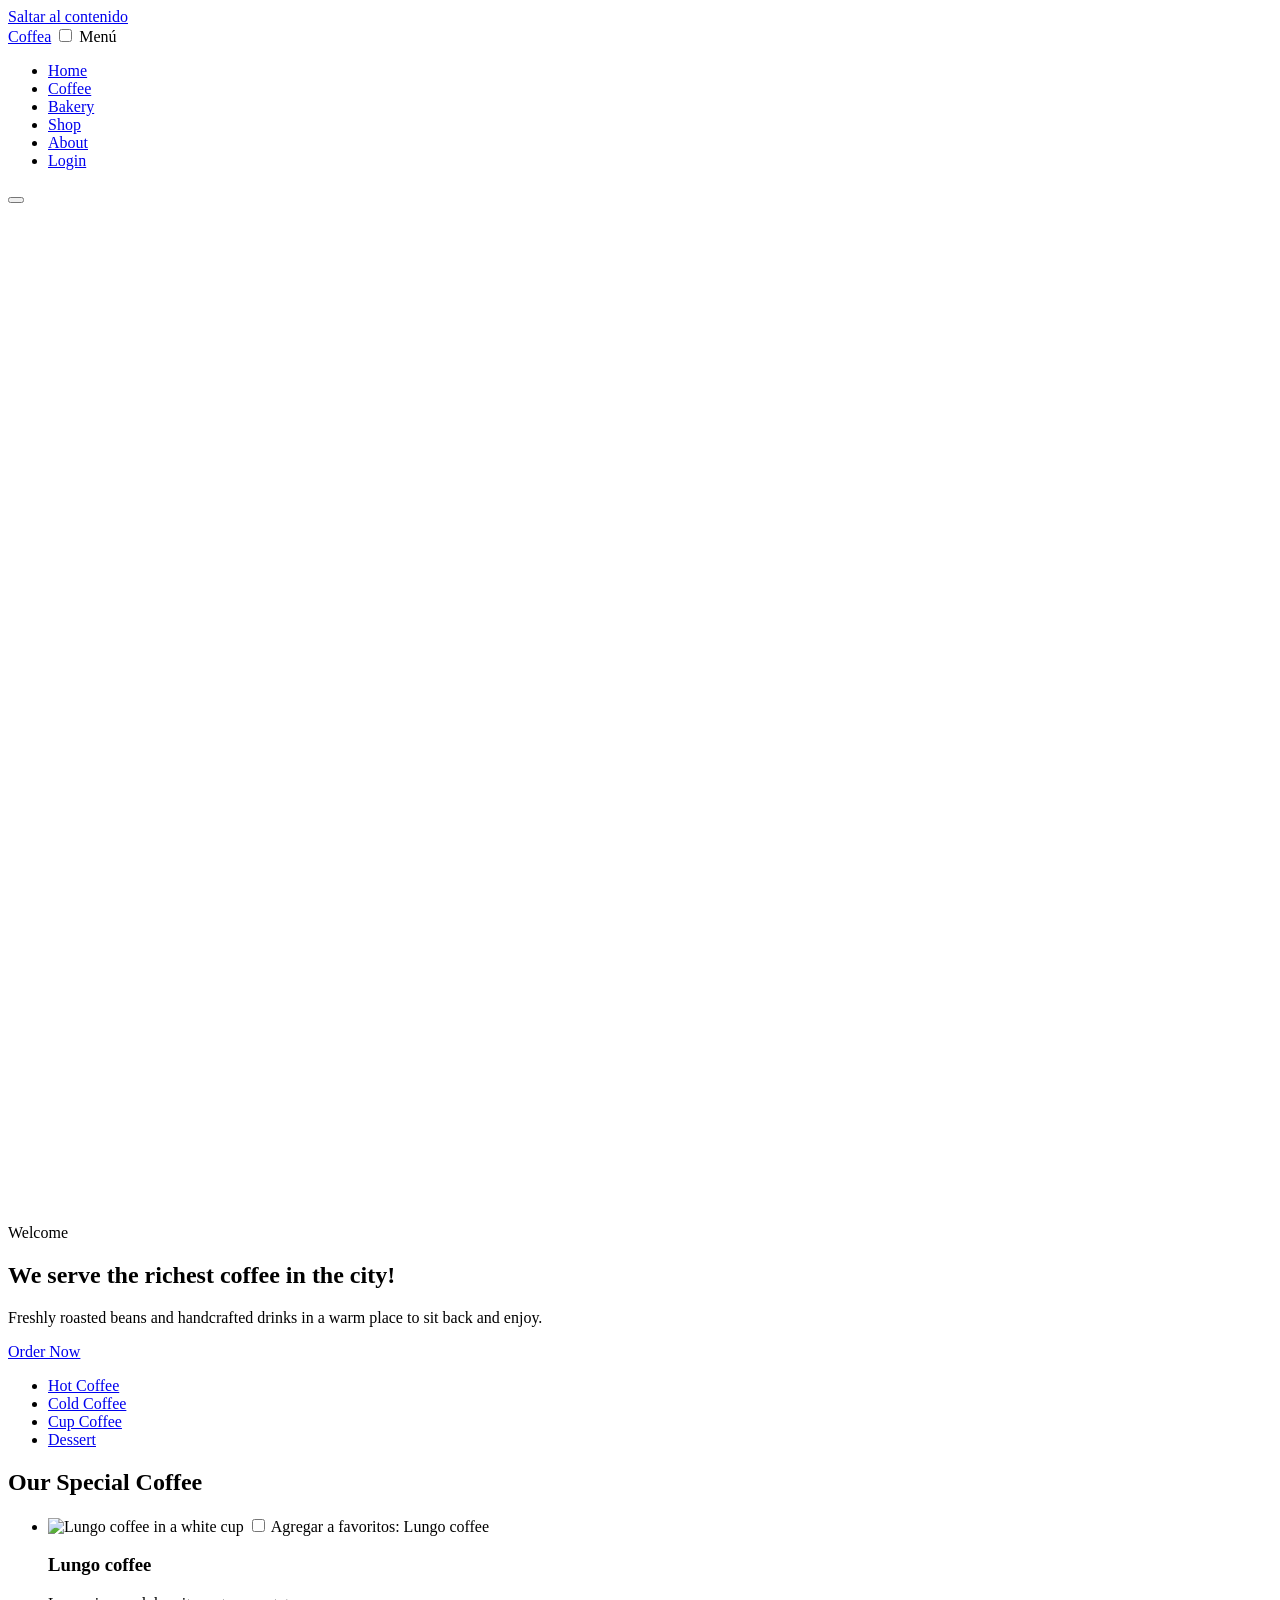
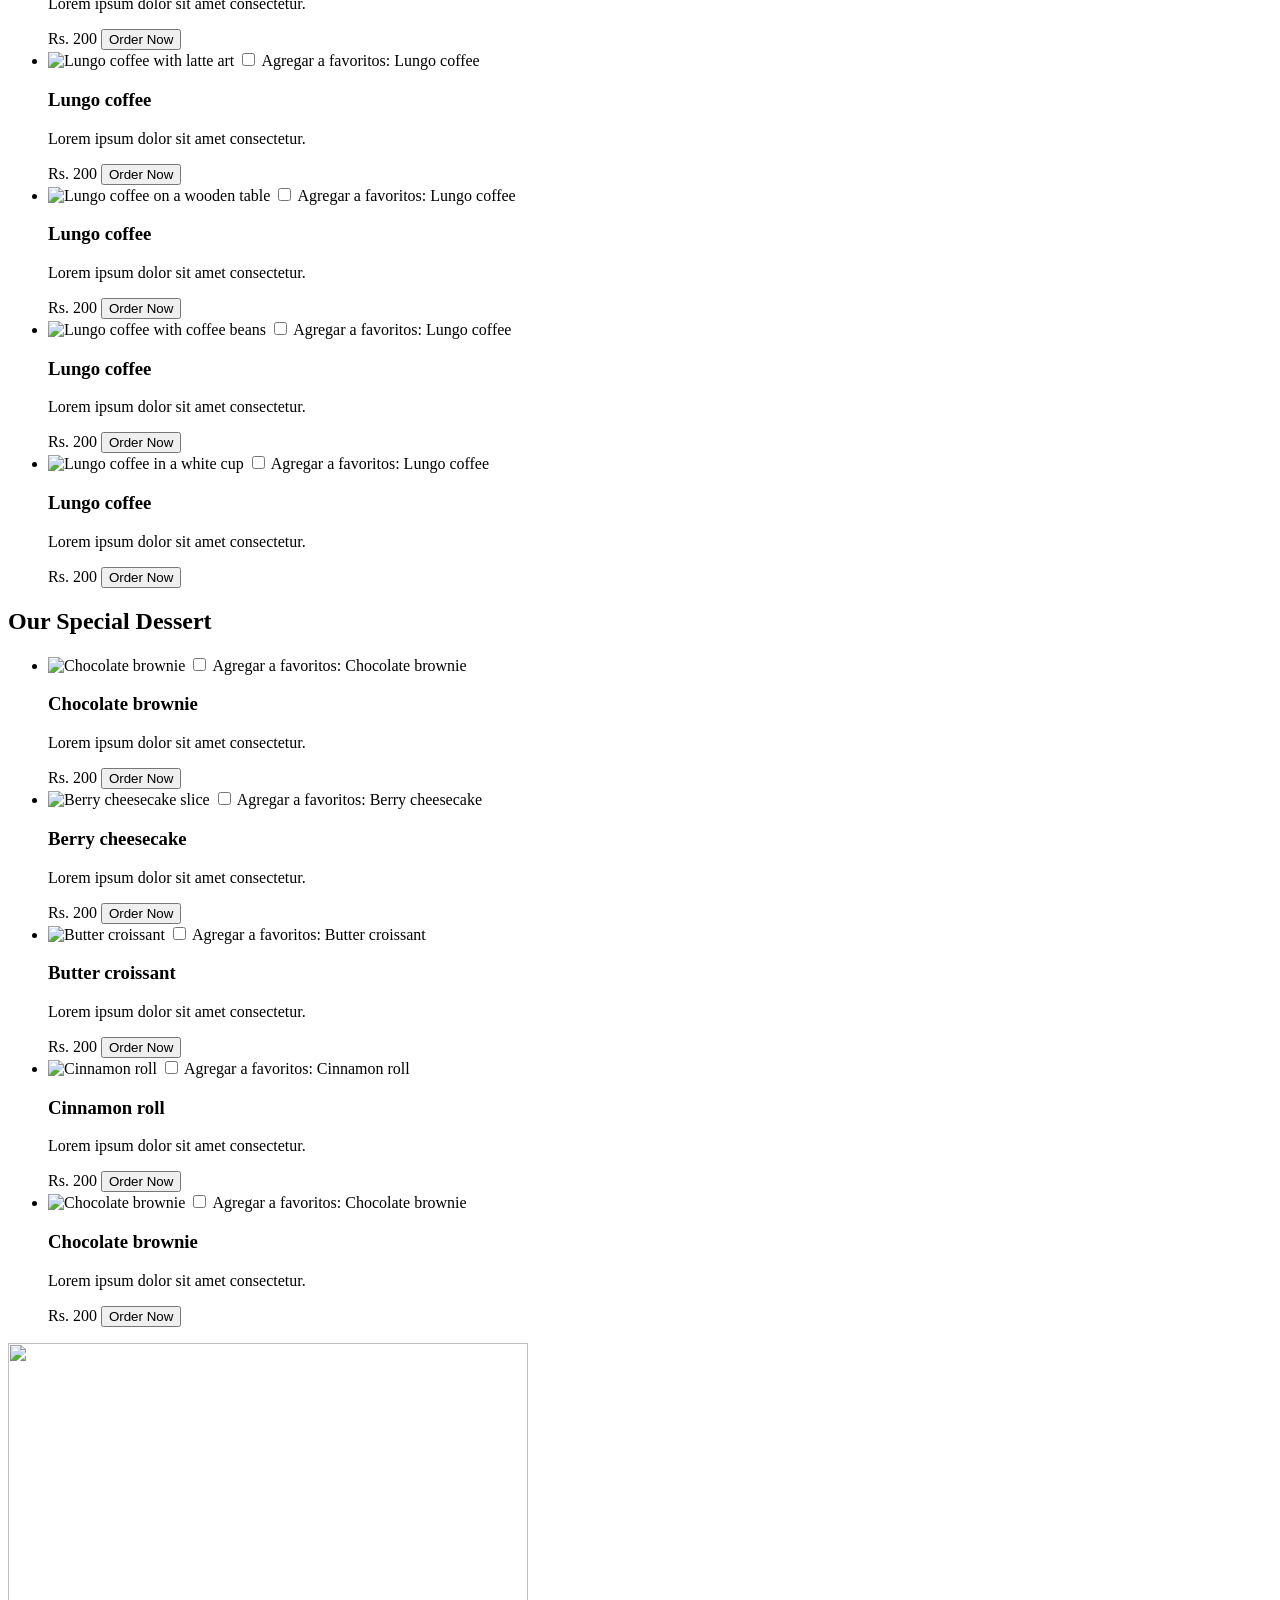
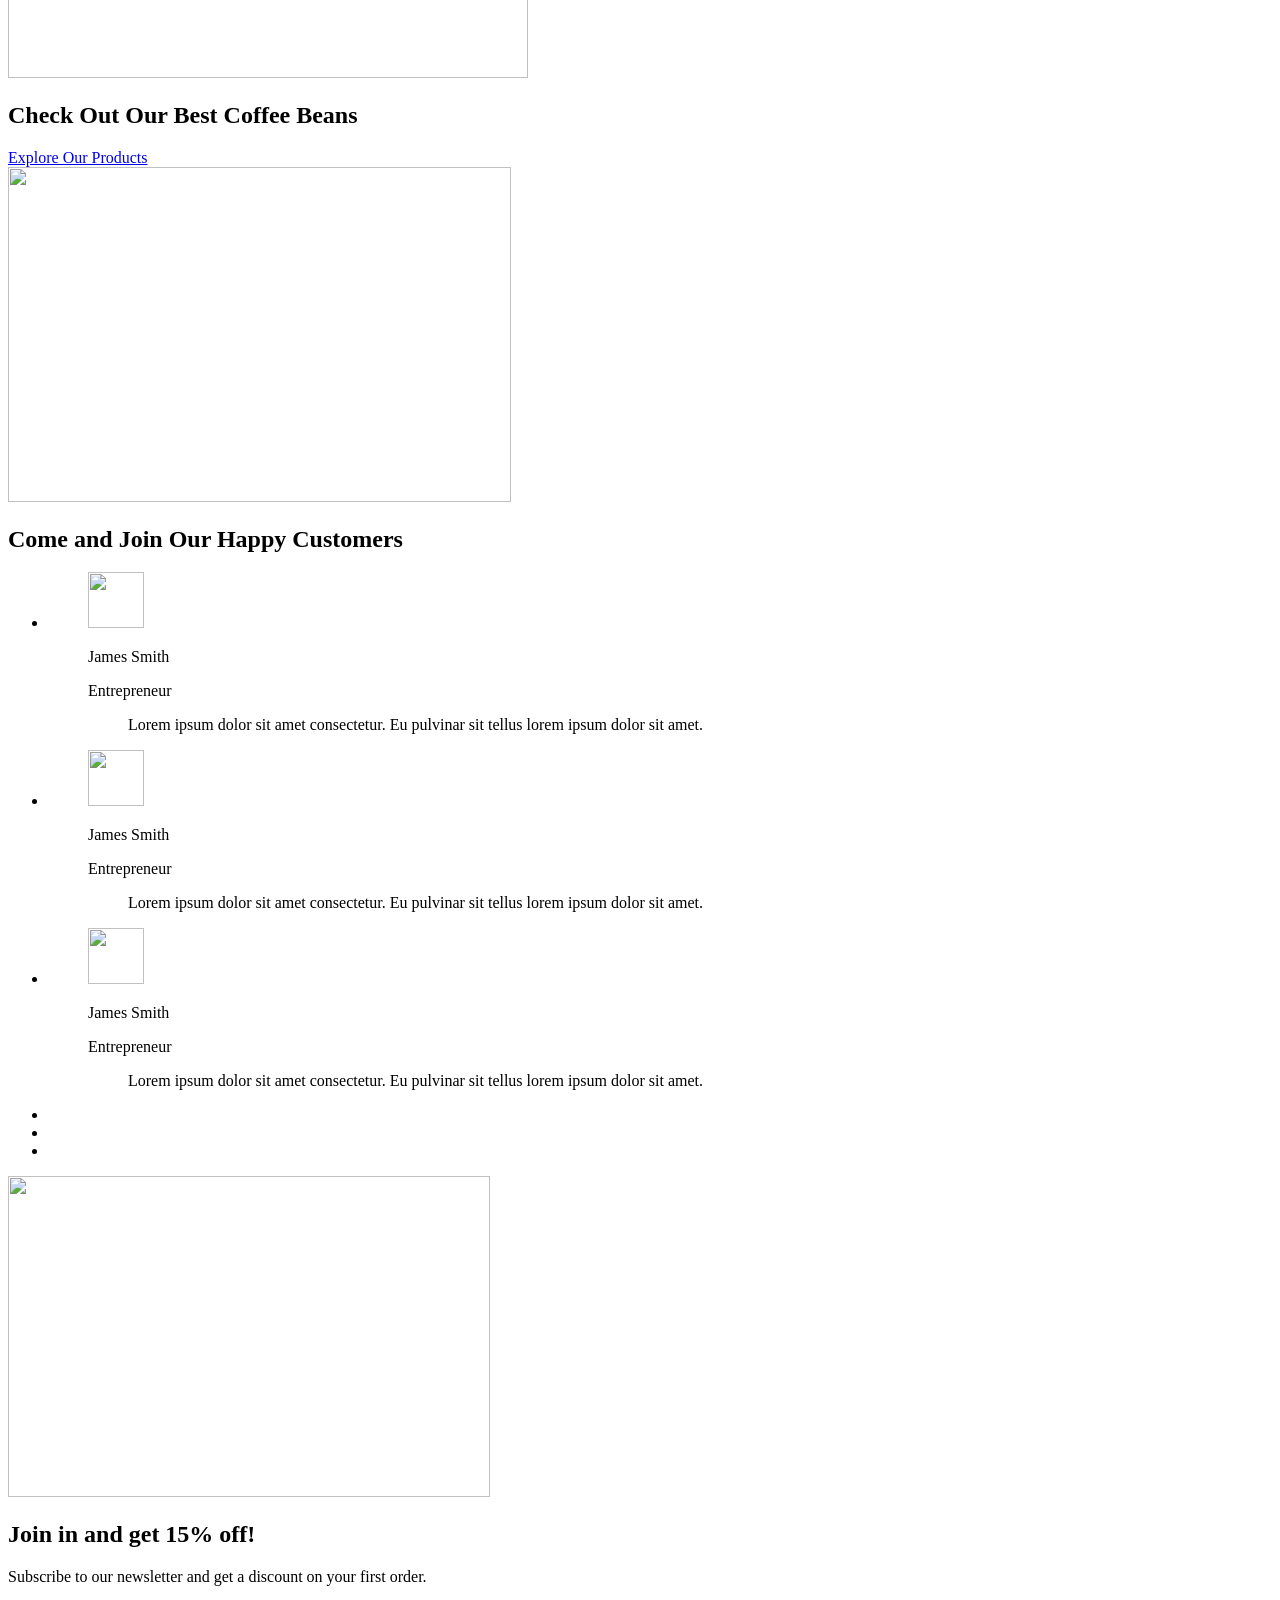
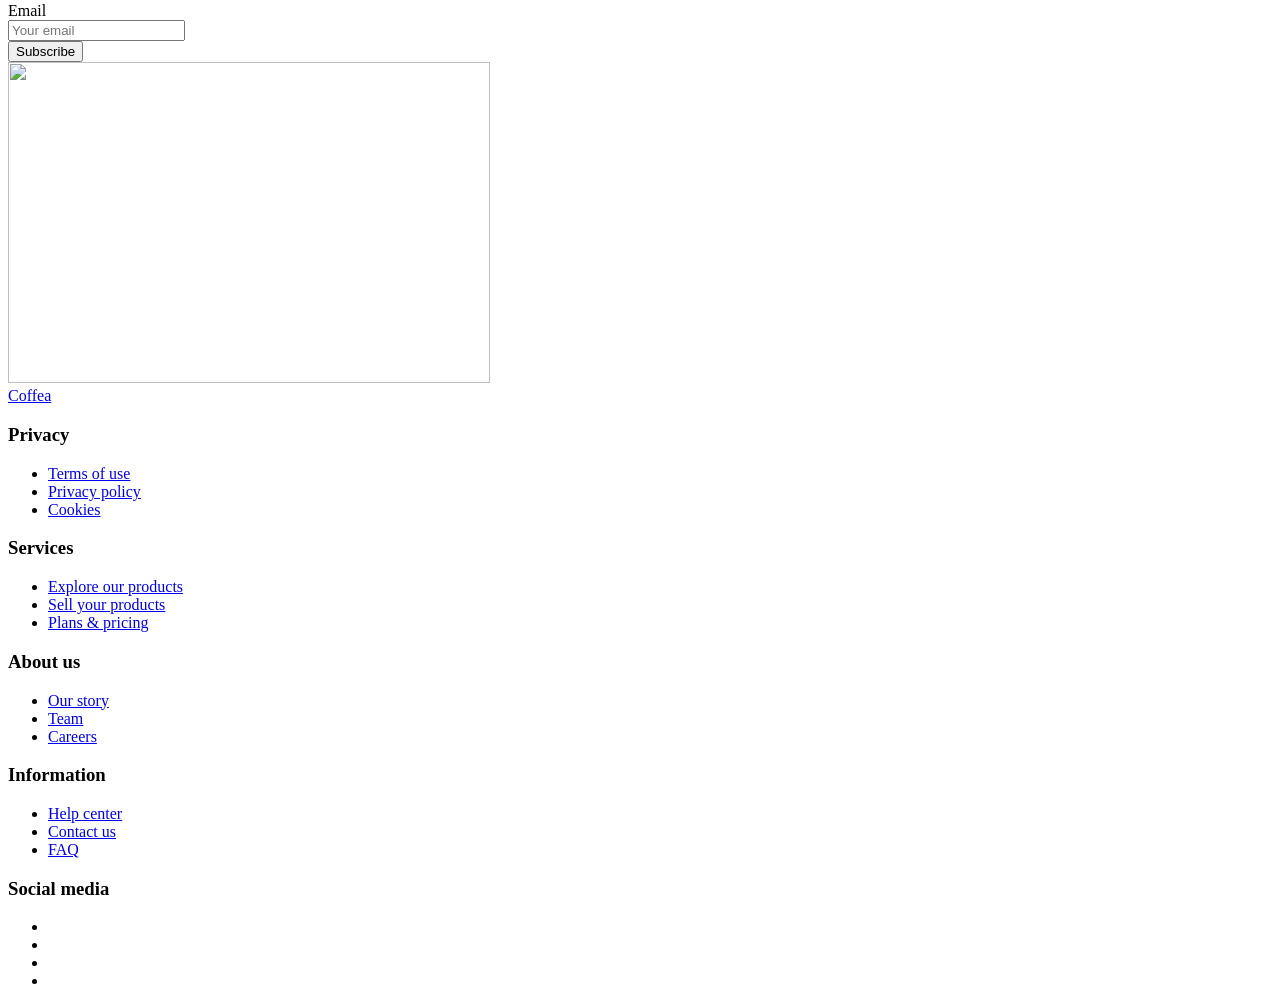
==== index.html @ 9104054a "Tp 4" ====
<!DOCTYPE html>
<html lang="es">
<head>
  <meta charset="utf-8">
  <meta name="viewport" content="width=device-width, initial-scale=1">
  <title>Coffea — The richest coffee in the city</title>
  <meta name="description" content="Coffea is a coffee shop serving freshly roasted coffee and handcrafted desserts.">
  <meta property="og:title" content="Coffea — The richest coffee in the city">
  <meta property="og:description" content="Freshly roasted coffee and handcrafted desserts.">
  <meta property="og:type" content="website">
  <meta property="og:image" content="assets/img/hero.jpg">
  <link rel="icon" href="assets/icons/favicon.svg" type="image/svg+xml">

  <link rel="preconnect" href="https://fonts.googleapis.com">
  <link rel="preconnect" href="https://fonts.gstatic.com" crossorigin>
  <link href="https://fonts.googleapis.com/css2?family=Outfit:wght@400;500;600&family=Playfair+Display:wght@500;600;700&family=Poppins:wght@400;500;600&family=Reggae+One&display=swap" rel="stylesheet">

  <link rel="stylesheet" href="css/main.css">
</head>
<body>
  <a class="skip-link" href="#main">Saltar al contenido</a>

  <!-- 1. HEADER -->
  <header class="header" lang="en">
    <div class="container header__inner">
      <a class="header__logo" href="/">Coffea</a>

      <input class="visually-hidden header__toggle" type="checkbox" id="menu-toggle">
      <label class="header__burger" for="menu-toggle"><span class="visually-hidden">Menú</span></label>

      <nav class="header__nav" aria-label="Principal">
        <ul class="header__list">
          <li><a class="header__link" href="#">Home</a></li>
          <li><a class="header__link" href="#">Coffee</a></li>
          <li><a class="header__link" href="#">Bakery</a></li>
          <li><a class="header__link" href="#">Shop</a></li>
          <li><a class="header__link" href="#">About</a></li>
          <li><a class="header__link header__link--login" href="#">Login</a></li>
        </ul>
      </nav>

      <button class="header__search" type="button" aria-label="Buscar"></button>
    </div>
  </header>

  <main id="main" lang="en">

    <!-- 2. HERO -->
    <section class="hero" aria-labelledby="hero-title">
      <div class="hero__media">
       <picture>
  <source type="image/avif" sizes="100vw"
    srcset="assets/img/hero-768.avif 768w, assets/img/hero-1280.avif 1280w, assets/img/hero-1920.avif 1920w">
  <source type="image/webp" sizes="100vw"
    srcset="assets/img/hero-768.webp 768w, assets/img/hero-1280.webp 1280w, assets/img/hero-1920.webp 1920w">
  <img class="hero__img" src="assets/img/hero-1920.jpg" sizes="100vw"
    srcset="assets/img/hero-768.jpg 768w, assets/img/hero-1280.jpg 1280w, assets/img/hero-1920.jpg 1920w"
    alt="" width="1920" height="1000" fetchpriority="high">
</picture>
      </div>
      <div class="container">
        <div class="hero__content">
          <p class="hero__eyebrow">Welcome</p>
          <h1 class="hero__title" id="hero-title">We serve the richest coffee in the city!</h1>
          <p class="hero__text">Freshly roasted beans and handcrafted drinks in a warm place to sit back and enjoy.</p>
          <a class="btn hero__btn" href="#coffee-title">Order Now</a>
        </div>
      </div>
    </section>

    <!-- 3. CATEGORÍAS -->
    <section class="categories" aria-label="Categorías">
      <div class="container">
        <ul class="categories__list">
          <li><a class="categories__link" href="#coffee-title"><span class="categories__icon" style="--icon:url(assets/icons/cat-hot.svg)" aria-hidden="true"></span>Hot Coffee</a></li>
          <li><a class="categories__link" href="#coffee-title"><span class="categories__icon" style="--icon:url(assets/icons/cat-cold.svg)" aria-hidden="true"></span>Cold Coffee</a></li>
          <li><a class="categories__link" href="#coffee-title"><span class="categories__icon" style="--icon:url(assets/icons/cat-cup.svg)" aria-hidden="true"></span>Cup Coffee</a></li>
          <li><a class="categories__link" href="#dessert-title"><span class="categories__icon" style="--icon:url(assets/icons/cat-dessert.svg)" aria-hidden="true"></span>Dessert</a></li>
        </ul>
      </div>
    </section>

    <!-- 4. OUR SPECIAL COFFEE -->
    <section class="products" aria-labelledby="coffee-title">
      <h2 class="section-title products__title" id="coffee-title">Our Special Coffee</h2>
      <div class="carousel">
        <a class="carousel__arrow carousel__arrow--prev" href="#coffee-1" aria-label="Ver cafés anteriores"></a>
        <ul class="carousel__track">
          <li class="carousel__item" id="coffee-1">
            <article class="product-card">
              <div class="product-card__media">
                <img class="product-card__img" src="assets/img/coffee-1.jpg" alt="Lungo coffee in a white cup" width="334" height="364" loading="lazy" decoding="async">
                <input class="visually-hidden product-card__fav-input" type="checkbox" id="fav-c1">
                <label class="product-card__fav" for="fav-c1"><span class="visually-hidden">Agregar a favoritos: Lungo coffee</span></label>
              </div>
              <h3 class="product-card__title">Lungo coffee</h3>
              <p class="product-card__desc">Lorem ipsum dolor sit amet consectetur.</p>
              <div class="product-card__footer">
                <data class="product-card__price" value="200">Rs. 200</data>
                <button class="btn product-card__btn" type="button">Order Now</button>
              </div>
            </article>
          </li>
          <li class="carousel__item" id="coffee-2">
            <article class="product-card">
              <div class="product-card__media">
                <img class="product-card__img" src="assets/img/coffee-2.jpg" alt="Lungo coffee with latte art" width="334" height="364" loading="lazy" decoding="async">
                <input class="visually-hidden product-card__fav-input" type="checkbox" id="fav-c2">
                <label class="product-card__fav" for="fav-c2"><span class="visually-hidden">Agregar a favoritos: Lungo coffee</span></label>
              </div>
              <h3 class="product-card__title">Lungo coffee</h3>
              <p class="product-card__desc">Lorem ipsum dolor sit amet consectetur.</p>
              <div class="product-card__footer">
                <data class="product-card__price" value="200">Rs. 200</data>
                <button class="btn product-card__btn" type="button">Order Now</button>
              </div>
            </article>
          </li>
          <li class="carousel__item" id="coffee-3">
            <article class="product-card">
              <div class="product-card__media">
                <img class="product-card__img" src="assets/img/coffee-3.jpg" alt="Lungo coffee on a wooden table" width="334" height="364" loading="lazy" decoding="async">
                <input class="visually-hidden product-card__fav-input" type="checkbox" id="fav-c3">
                <label class="product-card__fav" for="fav-c3"><span class="visually-hidden">Agregar a favoritos: Lungo coffee</span></label>
              </div>
              <h3 class="product-card__title">Lungo coffee</h3>
              <p class="product-card__desc">Lorem ipsum dolor sit amet consectetur.</p>
              <div class="product-card__footer">
                <data class="product-card__price" value="200">Rs. 200</data>
                <button class="btn product-card__btn" type="button">Order Now</button>
              </div>
            </article>
          </li>
          <li class="carousel__item" id="coffee-4">
            <article class="product-card">
              <div class="product-card__media">
                <img class="product-card__img" src="assets/img/coffee-4.jpg" alt="Lungo coffee with coffee beans" width="334" height="364" loading="lazy" decoding="async">
                <input class="visually-hidden product-card__fav-input" type="checkbox" id="fav-c4">
                <label class="product-card__fav" for="fav-c4"><span class="visually-hidden">Agregar a favoritos: Lungo coffee</span></label>
              </div>
              <h3 class="product-card__title">Lungo coffee</h3>
              <p class="product-card__desc">Lorem ipsum dolor sit amet consectetur.</p>
              <div class="product-card__footer">
                <data class="product-card__price" value="200">Rs. 200</data>
                <button class="btn product-card__btn" type="button">Order Now</button>
              </div>
            </article>
          </li>
          <li class="carousel__item" id="coffee-5">
            <article class="product-card">
              <div class="product-card__media">
                <img class="product-card__img" src="assets/img/coffee-1.jpg" alt="Lungo coffee in a white cup" width="334" height="364" loading="lazy" decoding="async">
                <input class="visually-hidden product-card__fav-input" type="checkbox" id="fav-c5">
                <label class="product-card__fav" for="fav-c5"><span class="visually-hidden">Agregar a favoritos: Lungo coffee</span></label>
              </div>
              <h3 class="product-card__title">Lungo coffee</h3>
              <p class="product-card__desc">Lorem ipsum dolor sit amet consectetur.</p>
              <div class="product-card__footer">
                <data class="product-card__price" value="200">Rs. 200</data>
                <button class="btn product-card__btn" type="button">Order Now</button>
              </div>
            </article>
          </li>
        </ul>
        <a class="carousel__arrow carousel__arrow--next" href="#coffee-5" aria-label="Ver más cafés"></a>
      </div>
    </section>

    <!-- 5. OUR SPECIAL DESSERT -->
    <section class="products" aria-labelledby="dessert-title">
      <h2 class="section-title products__title" id="dessert-title">Our Special Dessert</h2>
      <div class="carousel">
        <a class="carousel__arrow carousel__arrow--prev" href="#dessert-1" aria-label="Ver postres anteriores"></a>
        <ul class="carousel__track">
          <li class="carousel__item" id="dessert-1">
            <article class="product-card">
              <div class="product-card__media">
                <img class="product-card__img" src="assets/img/dessert-1.jpg" alt="Chocolate brownie" width="334" height="364" loading="lazy" decoding="async">
                <input class="visually-hidden product-card__fav-input" type="checkbox" id="fav-d1">
                <label class="product-card__fav" for="fav-d1"><span class="visually-hidden">Agregar a favoritos: Chocolate brownie</span></label>
              </div>
              <h3 class="product-card__title">Chocolate brownie</h3>
              <p class="product-card__desc">Lorem ipsum dolor sit amet consectetur.</p>
              <div class="product-card__footer">
                <data class="product-card__price" value="200">Rs. 200</data>
                <button class="btn product-card__btn" type="button">Order Now</button>
              </div>
            </article>
          </li>
          <li class="carousel__item" id="dessert-2">
            <article class="product-card">
              <div class="product-card__media">
                <img class="product-card__img" src="assets/img/dessert-2.jpg" alt="Berry cheesecake slice" width="334" height="364" loading="lazy" decoding="async">
                <input class="visually-hidden product-card__fav-input" type="checkbox" id="fav-d2">
                <label class="product-card__fav" for="fav-d2"><span class="visually-hidden">Agregar a favoritos: Berry cheesecake</span></label>
              </div>
              <h3 class="product-card__title">Berry cheesecake</h3>
              <p class="product-card__desc">Lorem ipsum dolor sit amet consectetur.</p>
              <div class="product-card__footer">
                <data class="product-card__price" value="200">Rs. 200</data>
                <button class="btn product-card__btn" type="button">Order Now</button>
              </div>
            </article>
          </li>
          <li class="carousel__item" id="dessert-3">
            <article class="product-card">
              <div class="product-card__media">
                <img class="product-card__img" src="assets/img/dessert-3.jpg" alt="Butter croissant" width="334" height="364" loading="lazy" decoding="async">
                <input class="visually-hidden product-card__fav-input" type="checkbox" id="fav-d3">
                <label class="product-card__fav" for="fav-d3"><span class="visually-hidden">Agregar a favoritos: Butter croissant</span></label>
              </div>
              <h3 class="product-card__title">Butter croissant</h3>
              <p class="product-card__desc">Lorem ipsum dolor sit amet consectetur.</p>
              <div class="product-card__footer">
                <data class="product-card__price" value="200">Rs. 200</data>
                <button class="btn product-card__btn" type="button">Order Now</button>
              </div>
            </article>
          </li>
          <li class="carousel__item" id="dessert-4">
            <article class="product-card">
              <div class="product-card__media">
                <img class="product-card__img" src="assets/img/dessert-4.jpg" alt="Cinnamon roll" width="334" height="364" loading="lazy" decoding="async">
                <input class="visually-hidden product-card__fav-input" type="checkbox" id="fav-d4">
                <label class="product-card__fav" for="fav-d4"><span class="visually-hidden">Agregar a favoritos: Cinnamon roll</span></label>
              </div>
              <h3 class="product-card__title">Cinnamon roll</h3>
              <p class="product-card__desc">Lorem ipsum dolor sit amet consectetur.</p>
              <div class="product-card__footer">
                <data class="product-card__price" value="200">Rs. 200</data>
                <button class="btn product-card__btn" type="button">Order Now</button>
              </div>
            </article>
          </li>
          <li class="carousel__item" id="dessert-5">
            <article class="product-card">
              <div class="product-card__media">
                <img class="product-card__img" src="assets/img/dessert-1.jpg" alt="Chocolate brownie" width="334" height="364" loading="lazy" decoding="async">
                <input class="visually-hidden product-card__fav-input" type="checkbox" id="fav-d5">
                <label class="product-card__fav" for="fav-d5"><span class="visually-hidden">Agregar a favoritos: Chocolate brownie</span></label>
              </div>
              <h3 class="product-card__title">Chocolate brownie</h3>
              <p class="product-card__desc">Lorem ipsum dolor sit amet consectetur.</p>
              <div class="product-card__footer">
                <data class="product-card__price" value="200">Rs. 200</data>
                <button class="btn product-card__btn" type="button">Order Now</button>
              </div>
            </article>
          </li>
        </ul>
        <a class="carousel__arrow carousel__arrow--next" href="#dessert-5" aria-label="Ver más postres"></a>
      </div>
    </section>

    <!-- 6. CTA GRANOS DE CAFÉ -->
    <section class="promo" aria-labelledby="promo-title">
      <img class="promo__img promo__img--hand" src="assets/img/promo-hand.jpg" alt="" width="520" height="335" loading="lazy" decoding="async">
      <div class="promo__content">
        <h2 class="promo__title" id="promo-title">Check Out Our Best Coffee Beans</h2>
        <a class="btn promo__btn" href="#">Explore Our Products <span class="promo__chevrons" aria-hidden="true"></span></a>
      </div>
      <img class="promo__img promo__img--beans" src="assets/img/promo-beans.jpg" alt="" width="503" height="335" loading="lazy" decoding="async">
    </section>

    <!-- 7. TESTIMONIOS -->
    <section class="testimonials" aria-labelledby="testimonials-title">
      <h2 class="section-title testimonials__title" id="testimonials-title">
        <span class="testimonials__accent">Come and Join</span>
        <span>Our Happy Customers</span>
      </h2>
      <ul class="testimonials__list">
        <li class="testimonials__item" id="t-1">
          <figure class="testimonial-card">
            <figcaption class="testimonial-card__author">
              <img class="testimonial-card__avatar" src="assets/img/avatar-1.jpg" alt="" width="56" height="56" loading="lazy" decoding="async">
              <div>
                <p class="testimonial-card__name">James Smith</p>
                <p class="testimonial-card__role">Entrepreneur</p>
              </div>
              <span class="testimonial-card__rating" role="img" aria-label="5 de 5 estrellas"></span>
            </figcaption>
            <blockquote class="testimonial-card__text">Lorem ipsum dolor sit amet consectetur. Eu pulvinar sit tellus lorem ipsum dolor sit amet.</blockquote>
          </figure>
        </li>
        <li class="testimonials__item" id="t-2">
          <figure class="testimonial-card testimonial-card--featured">
            <figcaption class="testimonial-card__author">
              <img class="testimonial-card__avatar" src="assets/img/avatar-2.jpg" alt="" width="56" height="56" loading="lazy" decoding="async">
              <div>
                <p class="testimonial-card__name">James Smith</p>
                <p class="testimonial-card__role">Entrepreneur</p>
              </div>
              <span class="testimonial-card__rating" role="img" aria-label="5 de 5 estrellas"></span>
            </figcaption>
            <blockquote class="testimonial-card__text">Lorem ipsum dolor sit amet consectetur. Eu pulvinar sit tellus lorem ipsum dolor sit amet.</blockquote>
          </figure>
        </li>
        <li class="testimonials__item" id="t-3">
          <figure class="testimonial-card">
            <figcaption class="testimonial-card__author">
              <img class="testimonial-card__avatar" src="assets/img/avatar-3.jpg" alt="" width="56" height="56" loading="lazy" decoding="async">
              <div>
                <p class="testimonial-card__name">James Smith</p>
                <p class="testimonial-card__role">Entrepreneur</p>
              </div>
              <span class="testimonial-card__rating" role="img" aria-label="5 de 5 estrellas"></span>
            </figcaption>
            <blockquote class="testimonial-card__text">Lorem ipsum dolor sit amet consectetur. Eu pulvinar sit tellus lorem ipsum dolor sit amet.</blockquote>
          </figure>
        </li>
      </ul>
      <ul class="testimonials__pager">
        <li><a class="testimonials__dot" href="#t-1" aria-label="Ver testimonio 1"></a></li>
        <li><a class="testimonials__dot" href="#t-2" aria-label="Ver testimonio 2"></a></li>
        <li><a class="testimonials__dot" href="#t-3" aria-label="Ver testimonio 3"></a></li>
      </ul>
    </section>

    <!-- 8. NEWSLETTER -->
    <section class="newsletter" aria-labelledby="newsletter-title">
      <img class="newsletter__beans newsletter__beans--left" src="assets/img/newsletter-beans.jpg" alt="" width="482" height="321" loading="lazy" decoding="async">
      <div class="container newsletter__inner">
        <h2 class="newsletter__title" id="newsletter-title">Join in and get 15% off!</h2>
        <p class="newsletter__text">Subscribe to our newsletter and get a discount on your first order.</p>
        <form class="newsletter__form" action="#" method="get">
          <label class="visually-hidden" for="newsletter-email">Email</label>
          <div class="newsletter__field">
            <span class="newsletter__icon" aria-hidden="true"></span>
            <input class="newsletter__input" type="email" id="newsletter-email" name="email" placeholder="Your email" required autocomplete="email">
          </div>
          <button class="btn newsletter__btn" type="submit">Subscribe</button>
        </form>
      </div>
      <img class="newsletter__beans newsletter__beans--right" src="assets/img/newsletter-beans.jpg" alt="" width="482" height="321" loading="lazy" decoding="async">
    </section>

  </main>

  <!-- 9. FOOTER -->
  <footer class="footer" lang="en">
    <div class="container footer__inner">
      <a class="footer__logo" href="/">Coffea</a>

      <nav class="footer__col" aria-labelledby="f-privacy">
        <h3 class="footer__heading" id="f-privacy">Privacy</h3>
        <ul class="footer__list">
          <li><a class="footer__link" href="#">Terms of use</a></li>
          <li><a class="footer__link" href="#">Privacy policy</a></li>
          <li><a class="footer__link" href="#">Cookies</a></li>
        </ul>
      </nav>
      <nav class="footer__col" aria-labelledby="f-services">
        <h3 class="footer__heading" id="f-services">Services</h3>
        <ul class="footer__list">
          <li><a class="footer__link" href="#">Explore our products</a></li>
          <li><a class="footer__link" href="#">Sell your products</a></li>
          <li><a class="footer__link" href="#">Plans &amp; pricing</a></li>
        </ul>
      </nav>
      <nav class="footer__col" aria-labelledby="f-about">
        <h3 class="footer__heading" id="f-about">About us</h3>
        <ul class="footer__list">
          <li><a class="footer__link" href="#">Our story</a></li>
          <li><a class="footer__link" href="#">Team</a></li>
          <li><a class="footer__link" href="#">Careers</a></li>
        </ul>
      </nav>
      <nav class="footer__col" aria-labelledby="f-info">
        <h3 class="footer__heading" id="f-info">Information</h3>
        <ul class="footer__list">
          <li><a class="footer__link" href="#">Help center</a></li>
          <li><a class="footer__link" href="#">Contact us</a></li>
          <li><a class="footer__link" href="#">FAQ</a></li>
        </ul>
      </nav>
      <nav class="footer__col footer__col--social" aria-labelledby="f-social">
        <h3 class="footer__heading" id="f-social">Social media</h3>
        <ul class="footer__social">
          <li><a class="footer__social-link" href="#" aria-label="X (Twitter)" style="--icon:url(assets/icons/social-x.svg)"></a></li>
          <li><a class="footer__social-link" href="#" aria-label="Instagram" style="--icon:url(assets/icons/social-instagram.svg)"></a></li>
          <li><a class="footer__social-link" href="#" aria-label="Facebook" style="--icon:url(assets/icons/social-facebook.svg)"></a></li>
          <li><a class="footer__social-link" href="#" aria-label="LinkedIn" style="--icon:url(assets/icons/social-linkedin.svg)"></a></li>
        </ul>
      </nav>
    </div>
  </footer>
</body>
</html>
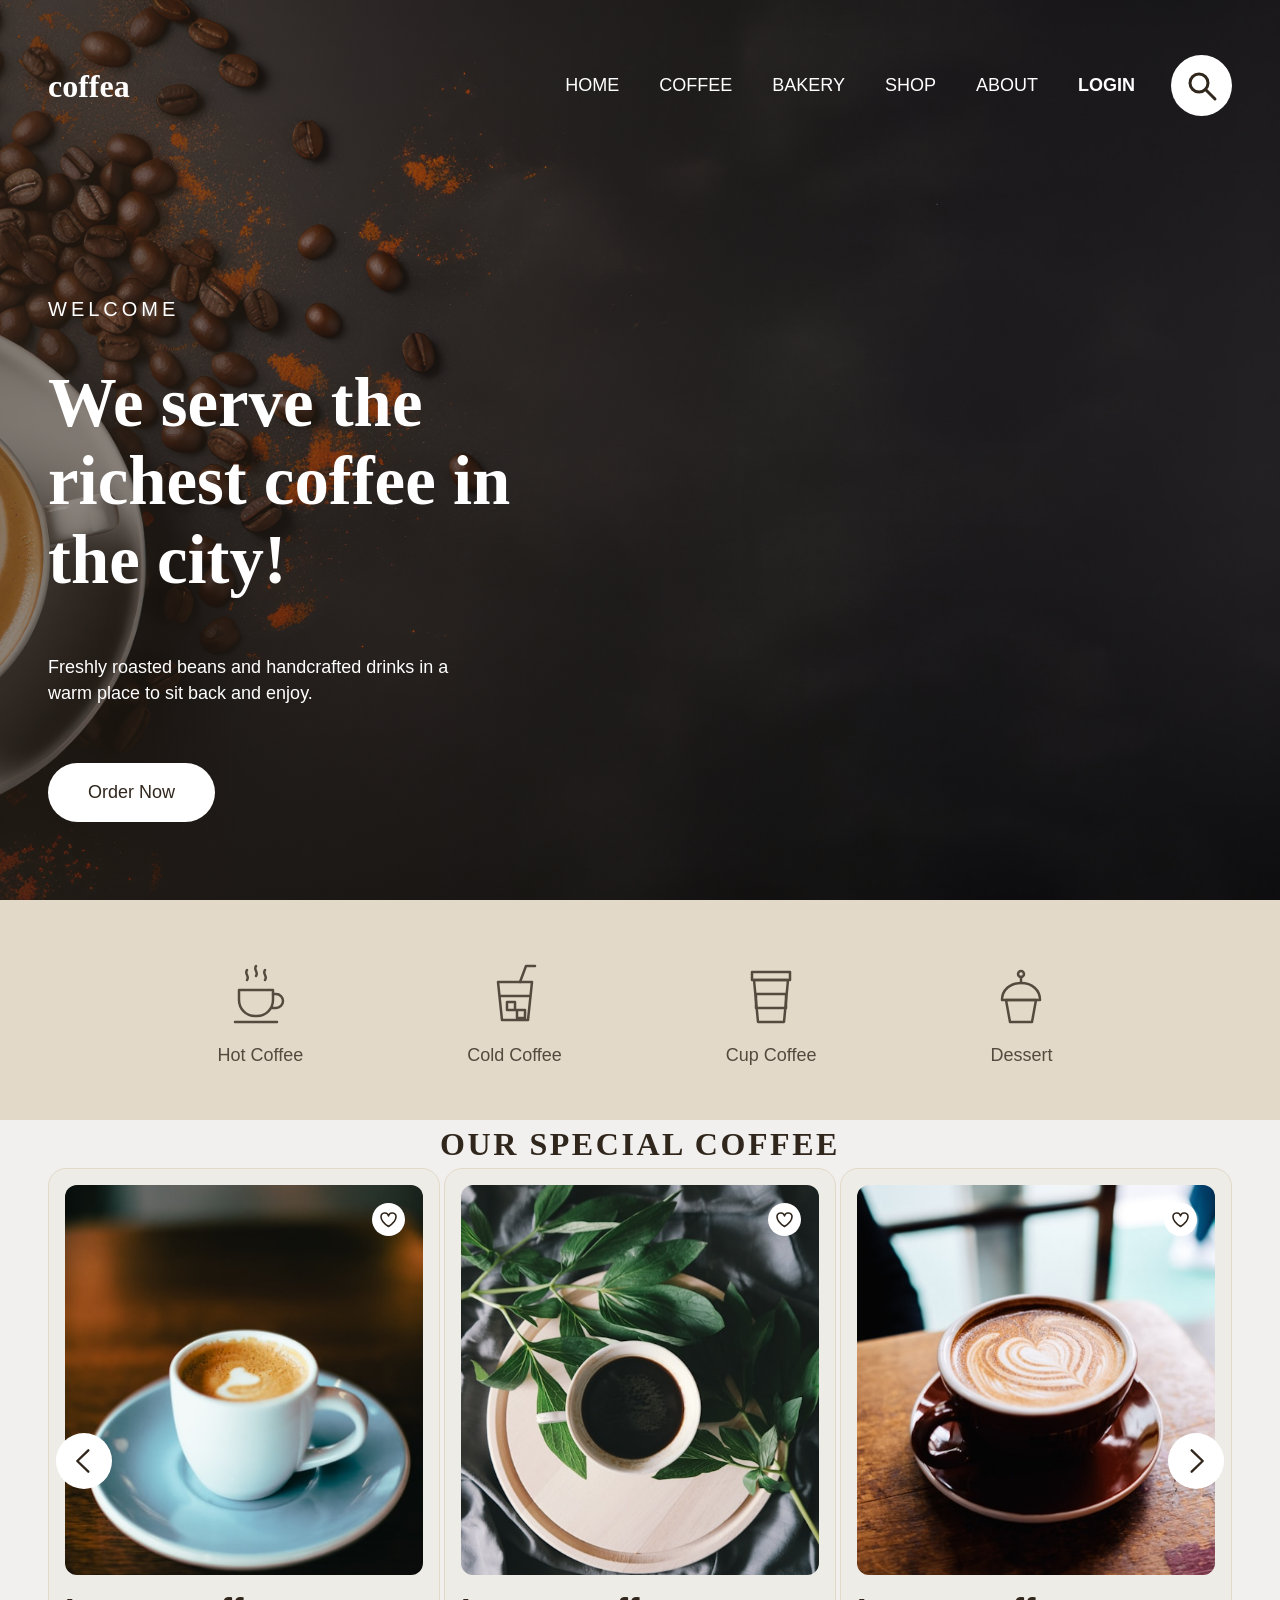
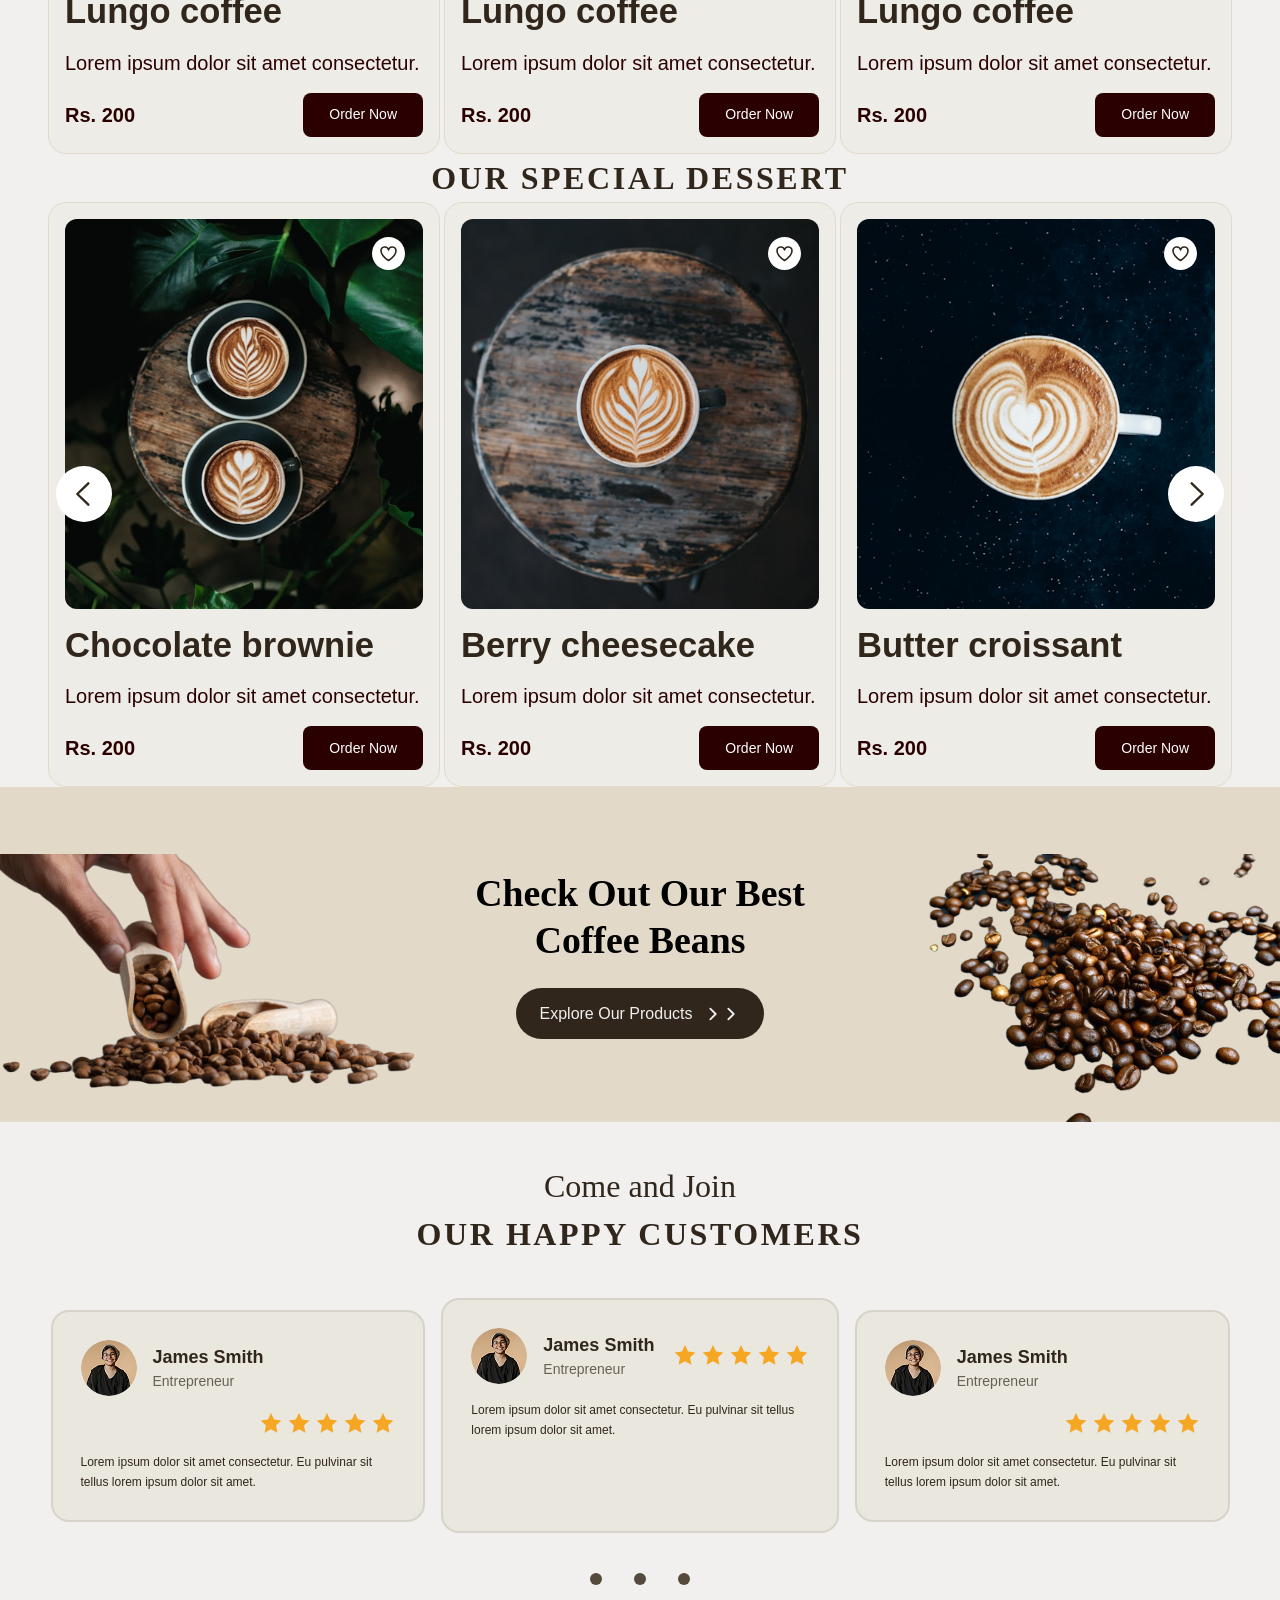
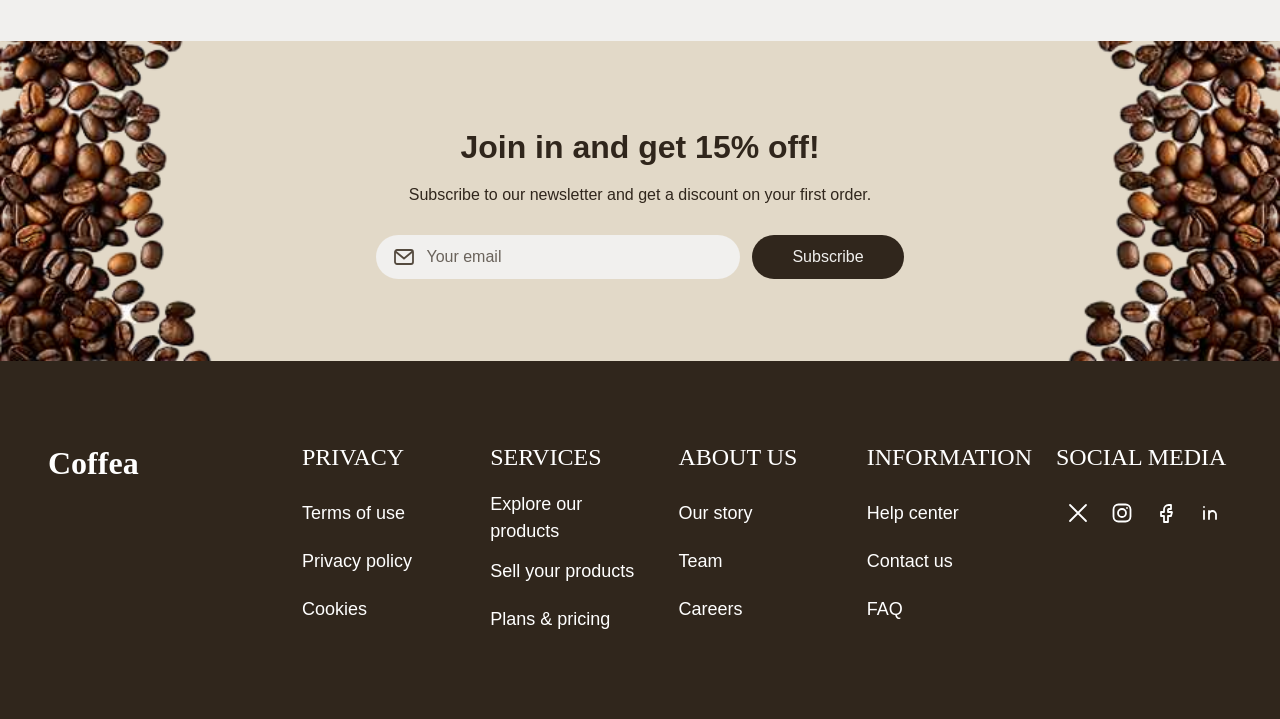
==== commit 9b726621: "." ====
--- a/index.html
+++ b/index.html
@@ -8,14 +8,14 @@
   <meta property="og:title" content="Coffea — The richest coffee in the city">
   <meta property="og:description" content="Freshly roasted coffee and handcrafted desserts.">
   <meta property="og:type" content="website">
-  <meta property="og:image" content="assets/img/hero.jpg">
-  <link rel="icon" href="assets/icons/favicon.svg" type="image/svg+xml">
+  <meta property="og:image" content="Assets/Imagenes/hero.jpg">
+  <link rel="icon" href="Assets/Icons/favicon.svg" type="image/svg+xml">
 
   <link rel="preconnect" href="https://fonts.googleapis.com">
   <link rel="preconnect" href="https://fonts.gstatic.com" crossorigin>
   <link href="https://fonts.googleapis.com/css2?family=Outfit:wght@400;500;600&family=Playfair+Display:wght@500;600;700&family=Poppins:wght@400;500;600&family=Reggae+One&display=swap" rel="stylesheet">
 
-  <link rel="stylesheet" href="css/main.css">
+  <link rel="stylesheet" href="Css/main.css">
 </head>
 <body>
   <a class="skip-link" href="#main">Saltar al contenido</a>
@@ -48,15 +48,8 @@
     <!-- 2. HERO -->
     <section class="hero" aria-labelledby="hero-title">
       <div class="hero__media">
-       <picture>
-  <source type="image/avif" sizes="100vw"
-    srcset="assets/img/hero-768.avif 768w, assets/img/hero-1280.avif 1280w, assets/img/hero-1920.avif 1920w">
-  <source type="image/webp" sizes="100vw"
-    srcset="assets/img/hero-768.webp 768w, assets/img/hero-1280.webp 1280w, assets/img/hero-1920.webp 1920w">
-  <img class="hero__img" src="assets/img/hero-1920.jpg" sizes="100vw"
-    srcset="assets/img/hero-768.jpg 768w, assets/img/hero-1280.jpg 1280w, assets/img/hero-1920.jpg 1920w"
-    alt="" width="1920" height="1000" fetchpriority="high">
-</picture>
+        <img class="hero__img" src="Assets/Imagenes/hero.jpg"
+          alt="" width="1920" height="1000" fetchpriority="high">
       </div>
       <div class="container">
         <div class="hero__content">
@@ -72,10 +65,10 @@
     <section class="categories" aria-label="Categorías">
       <div class="container">
         <ul class="categories__list">
-          <li><a class="categories__link" href="#coffee-title"><span class="categories__icon" style="--icon:url(assets/icons/cat-hot.svg)" aria-hidden="true"></span>Hot Coffee</a></li>
-          <li><a class="categories__link" href="#coffee-title"><span class="categories__icon" style="--icon:url(assets/icons/cat-cold.svg)" aria-hidden="true"></span>Cold Coffee</a></li>
-          <li><a class="categories__link" href="#coffee-title"><span class="categories__icon" style="--icon:url(assets/icons/cat-cup.svg)" aria-hidden="true"></span>Cup Coffee</a></li>
-          <li><a class="categories__link" href="#dessert-title"><span class="categories__icon" style="--icon:url(assets/icons/cat-dessert.svg)" aria-hidden="true"></span>Dessert</a></li>
+          <li><a class="categories__link" href="#coffee-title"><span class="categories__icon" style="--icon:url(../../Assets/Icons/cat-hot.svg)" aria-hidden="true"></span>Hot Coffee</a></li>
+          <li><a class="categories__link" href="#coffee-title"><span class="categories__icon" style="--icon:url(../../Assets/Icons/cat-cold.svg)" aria-hidden="true"></span>Cold Coffee</a></li>
+          <li><a class="categories__link" href="#coffee-title"><span class="categories__icon" style="--icon:url(../../Assets/Icons/cat-cup.svg)" aria-hidden="true"></span>Cup Coffee</a></li>
+          <li><a class="categories__link" href="#dessert-title"><span class="categories__icon" style="--icon:url(../../Assets/Icons/cat-dessert.svg)" aria-hidden="true"></span>Dessert</a></li>
         </ul>
       </div>
     </section>
@@ -89,7 +82,7 @@
           <li class="carousel__item" id="coffee-1">
             <article class="product-card">
               <div class="product-card__media">
-                <img class="product-card__img" src="assets/img/coffee-1.jpg" alt="Lungo coffee in a white cup" width="334" height="364" loading="lazy" decoding="async">
+                <img class="product-card__img" src="Assets/Imagenes/coffee-1.jpg" alt="Lungo coffee in a white cup" width="334" height="364" loading="lazy" decoding="async">
                 <input class="visually-hidden product-card__fav-input" type="checkbox" id="fav-c1">
                 <label class="product-card__fav" for="fav-c1"><span class="visually-hidden">Agregar a favoritos: Lungo coffee</span></label>
               </div>
@@ -104,7 +97,7 @@
           <li class="carousel__item" id="coffee-2">
             <article class="product-card">
               <div class="product-card__media">
-                <img class="product-card__img" src="assets/img/coffee-2.jpg" alt="Lungo coffee with latte art" width="334" height="364" loading="lazy" decoding="async">
+                <img class="product-card__img" src="Assets/Imagenes/coffee-2.jpg" alt="Lungo coffee with latte art" width="334" height="364" loading="lazy" decoding="async">
                 <input class="visually-hidden product-card__fav-input" type="checkbox" id="fav-c2">
                 <label class="product-card__fav" for="fav-c2"><span class="visually-hidden">Agregar a favoritos: Lungo coffee</span></label>
               </div>
@@ -119,7 +112,7 @@
           <li class="carousel__item" id="coffee-3">
             <article class="product-card">
               <div class="product-card__media">
-                <img class="product-card__img" src="assets/img/coffee-3.jpg" alt="Lungo coffee on a wooden table" width="334" height="364" loading="lazy" decoding="async">
+                <img class="product-card__img" src="Assets/Imagenes/coffee-3.jpg" alt="Lungo coffee on a wooden table" width="334" height="364" loading="lazy" decoding="async">
                 <input class="visually-hidden product-card__fav-input" type="checkbox" id="fav-c3">
                 <label class="product-card__fav" for="fav-c3"><span class="visually-hidden">Agregar a favoritos: Lungo coffee</span></label>
               </div>
@@ -134,7 +127,7 @@
           <li class="carousel__item" id="coffee-4">
             <article class="product-card">
               <div class="product-card__media">
-                <img class="product-card__img" src="assets/img/coffee-4.jpg" alt="Lungo coffee with coffee beans" width="334" height="364" loading="lazy" decoding="async">
+                <img class="product-card__img" src="Assets/Imagenes/coffee-4.jpg" alt="Lungo coffee with coffee beans" width="334" height="364" loading="lazy" decoding="async">
                 <input class="visually-hidden product-card__fav-input" type="checkbox" id="fav-c4">
                 <label class="product-card__fav" for="fav-c4"><span class="visually-hidden">Agregar a favoritos: Lungo coffee</span></label>
               </div>
@@ -149,7 +142,7 @@
           <li class="carousel__item" id="coffee-5">
             <article class="product-card">
               <div class="product-card__media">
-                <img class="product-card__img" src="assets/img/coffee-1.jpg" alt="Lungo coffee in a white cup" width="334" height="364" loading="lazy" decoding="async">
+                <img class="product-card__img" src="Assets/Imagenes/coffee-1.jpg" alt="Lungo coffee in a white cup" width="334" height="364" loading="lazy" decoding="async">
                 <input class="visually-hidden product-card__fav-input" type="checkbox" id="fav-c5">
                 <label class="product-card__fav" for="fav-c5"><span class="visually-hidden">Agregar a favoritos: Lungo coffee</span></label>
               </div>
@@ -175,7 +168,7 @@
           <li class="carousel__item" id="dessert-1">
             <article class="product-card">
               <div class="product-card__media">
-                <img class="product-card__img" src="assets/img/dessert-1.jpg" alt="Chocolate brownie" width="334" height="364" loading="lazy" decoding="async">
+                <img class="product-card__img" src="Assets/Imagenes/dessert-1.jpg" alt="Chocolate brownie" width="334" height="364" loading="lazy" decoding="async">
                 <input class="visually-hidden product-card__fav-input" type="checkbox" id="fav-d1">
                 <label class="product-card__fav" for="fav-d1"><span class="visually-hidden">Agregar a favoritos: Chocolate brownie</span></label>
               </div>
@@ -190,7 +183,7 @@
           <li class="carousel__item" id="dessert-2">
             <article class="product-card">
               <div class="product-card__media">
-                <img class="product-card__img" src="assets/img/dessert-2.jpg" alt="Berry cheesecake slice" width="334" height="364" loading="lazy" decoding="async">
+                <img class="product-card__img" src="Assets/Imagenes/dessert-2.jpg" alt="Berry cheesecake slice" width="334" height="364" loading="lazy" decoding="async">
                 <input class="visually-hidden product-card__fav-input" type="checkbox" id="fav-d2">
                 <label class="product-card__fav" for="fav-d2"><span class="visually-hidden">Agregar a favoritos: Berry cheesecake</span></label>
               </div>
@@ -205,7 +198,7 @@
           <li class="carousel__item" id="dessert-3">
             <article class="product-card">
               <div class="product-card__media">
-                <img class="product-card__img" src="assets/img/dessert-3.jpg" alt="Butter croissant" width="334" height="364" loading="lazy" decoding="async">
+                <img class="product-card__img" src="Assets/Imagenes/dessert-3.jpg" alt="Butter croissant" width="334" height="364" loading="lazy" decoding="async">
                 <input class="visually-hidden product-card__fav-input" type="checkbox" id="fav-d3">
                 <label class="product-card__fav" for="fav-d3"><span class="visually-hidden">Agregar a favoritos: Butter croissant</span></label>
               </div>
@@ -220,7 +213,7 @@
           <li class="carousel__item" id="dessert-4">
             <article class="product-card">
               <div class="product-card__media">
-                <img class="product-card__img" src="assets/img/dessert-4.jpg" alt="Cinnamon roll" width="334" height="364" loading="lazy" decoding="async">
+                <img class="product-card__img" src="Assets/Imagenes/dessert-4.jpg" alt="Cinnamon roll" width="334" height="364" loading="lazy" decoding="async">
                 <input class="visually-hidden product-card__fav-input" type="checkbox" id="fav-d4">
                 <label class="product-card__fav" for="fav-d4"><span class="visually-hidden">Agregar a favoritos: Cinnamon roll</span></label>
               </div>
@@ -235,7 +228,7 @@
           <li class="carousel__item" id="dessert-5">
             <article class="product-card">
               <div class="product-card__media">
-                <img class="product-card__img" src="assets/img/dessert-1.jpg" alt="Chocolate brownie" width="334" height="364" loading="lazy" decoding="async">
+                <img class="product-card__img" src="Assets/Imagenes/dessert-1.jpg" alt="Chocolate brownie" width="334" height="364" loading="lazy" decoding="async">
                 <input class="visually-hidden product-card__fav-input" type="checkbox" id="fav-d5">
                 <label class="product-card__fav" for="fav-d5"><span class="visually-hidden">Agregar a favoritos: Chocolate brownie</span></label>
               </div>
@@ -254,12 +247,12 @@
 
     <!-- 6. CTA GRANOS DE CAFÉ -->
     <section class="promo" aria-labelledby="promo-title">
-      <img class="promo__img promo__img--hand" src="assets/img/promo-hand.jpg" alt="" width="520" height="335" loading="lazy" decoding="async">
+      <img class="promo__img promo__img--hand" src="Assets/Imagenes/promo-hand.jpg" alt="" width="520" height="335" loading="lazy" decoding="async">
       <div class="promo__content">
         <h2 class="promo__title" id="promo-title">Check Out Our Best Coffee Beans</h2>
         <a class="btn promo__btn" href="#">Explore Our Products <span class="promo__chevrons" aria-hidden="true"></span></a>
       </div>
-      <img class="promo__img promo__img--beans" src="assets/img/promo-beans.jpg" alt="" width="503" height="335" loading="lazy" decoding="async">
+      <img class="promo__img promo__img--beans" src="Assets/Imagenes/promo-beans.jpg" alt="" width="503" height="335" loading="lazy" decoding="async">
     </section>
 
     <!-- 7. TESTIMONIOS -->
@@ -272,7 +265,7 @@
         <li class="testimonials__item" id="t-1">
           <figure class="testimonial-card">
             <figcaption class="testimonial-card__author">
-              <img class="testimonial-card__avatar" src="assets/img/avatar-1.jpg" alt="" width="56" height="56" loading="lazy" decoding="async">
+              <img class="testimonial-card__avatar" src="Assets/Imagenes/avatar-1.jpg" alt="" width="56" height="56" loading="lazy" decoding="async">
               <div>
                 <p class="testimonial-card__name">James Smith</p>
                 <p class="testimonial-card__role">Entrepreneur</p>
@@ -285,7 +278,7 @@
         <li class="testimonials__item" id="t-2">
           <figure class="testimonial-card testimonial-card--featured">
             <figcaption class="testimonial-card__author">
-              <img class="testimonial-card__avatar" src="assets/img/avatar-2.jpg" alt="" width="56" height="56" loading="lazy" decoding="async">
+              <img class="testimonial-card__avatar" src="Assets/Imagenes/avatar-2.jpg" alt="" width="56" height="56" loading="lazy" decoding="async">
               <div>
                 <p class="testimonial-card__name">James Smith</p>
                 <p class="testimonial-card__role">Entrepreneur</p>
@@ -298,7 +291,7 @@
         <li class="testimonials__item" id="t-3">
           <figure class="testimonial-card">
             <figcaption class="testimonial-card__author">
-              <img class="testimonial-card__avatar" src="assets/img/avatar-3.jpg" alt="" width="56" height="56" loading="lazy" decoding="async">
+              <img class="testimonial-card__avatar" src="Assets/Imagenes/avatar-3.jpg" alt="" width="56" height="56" loading="lazy" decoding="async">
               <div>
                 <p class="testimonial-card__name">James Smith</p>
                 <p class="testimonial-card__role">Entrepreneur</p>
@@ -318,7 +311,7 @@
 
     <!-- 8. NEWSLETTER -->
     <section class="newsletter" aria-labelledby="newsletter-title">
-      <img class="newsletter__beans newsletter__beans--left" src="assets/img/newsletter-beans.jpg" alt="" width="482" height="321" loading="lazy" decoding="async">
+      <img class="newsletter__beans newsletter__beans--left" src="Assets/Imagenes/newsletter-beans.jpg" alt="" width="482" height="321" loading="lazy" decoding="async">
       <div class="container newsletter__inner">
         <h2 class="newsletter__title" id="newsletter-title">Join in and get 15% off!</h2>
         <p class="newsletter__text">Subscribe to our newsletter and get a discount on your first order.</p>
@@ -331,7 +324,7 @@
           <button class="btn newsletter__btn" type="submit">Subscribe</button>
         </form>
       </div>
-      <img class="newsletter__beans newsletter__beans--right" src="assets/img/newsletter-beans.jpg" alt="" width="482" height="321" loading="lazy" decoding="async">
+      <img class="newsletter__beans newsletter__beans--right" src="Assets/Imagenes/newsletter-beans.jpg" alt="" width="482" height="321" loading="lazy" decoding="async">
     </section>
 
   </main>
@@ -376,10 +369,10 @@
       <nav class="footer__col footer__col--social" aria-labelledby="f-social">
         <h3 class="footer__heading" id="f-social">Social media</h3>
         <ul class="footer__social">
-          <li><a class="footer__social-link" href="#" aria-label="X (Twitter)" style="--icon:url(assets/icons/social-x.svg)"></a></li>
-          <li><a class="footer__social-link" href="#" aria-label="Instagram" style="--icon:url(assets/icons/social-instagram.svg)"></a></li>
-          <li><a class="footer__social-link" href="#" aria-label="Facebook" style="--icon:url(assets/icons/social-facebook.svg)"></a></li>
-          <li><a class="footer__social-link" href="#" aria-label="LinkedIn" style="--icon:url(assets/icons/social-linkedin.svg)"></a></li>
+          <li><a class="footer__social-link" href="#" aria-label="X (Twitter)" style="--icon:url(../../Assets/Icons/social-x.svg)"></a></li>
+          <li><a class="footer__social-link" href="#" aria-label="Instagram" style="--icon:url(../../Assets/Icons/social-instagram.svg)"></a></li>
+          <li><a class="footer__social-link" href="#" aria-label="Facebook" style="--icon:url(../../Assets/Icons/social-facebook.svg)"></a></li>
+          <li><a class="footer__social-link" href="#" aria-label="LinkedIn" style="--icon:url(../../Assets/Icons/social-linkedin.svg)"></a></li>
         </ul>
       </nav>
     </div>
--- a/Css/main.css
+++ b/Css/main.css
@@ -0,0 +1,15 @@
+@layer tokens, base, layout, components, utilities;
+
+@import url("tokens.css") layer(tokens);
+@import url("base.css") layer(base);
+@import url("layout.css") layer(layout);
+@import url("Componentes/header.css") layer(components);
+@import url("Componentes/hero.css") layer(components);
+@import url("Componentes/categories.css") layer(components);
+@import url("Componentes/product-card.css") layer(components);
+@import url("Componentes/carousel.css") layer(components);
+@import url("Componentes/promo.css") layer(components);
+@import url("Componentes/testimonial-card.css") layer(components);
+@import url("Componentes/newsletter.css") layer(components);
+@import url("Componentes/footer.css") layer(components);
+@import url("utilities.css") layer(utilities);
